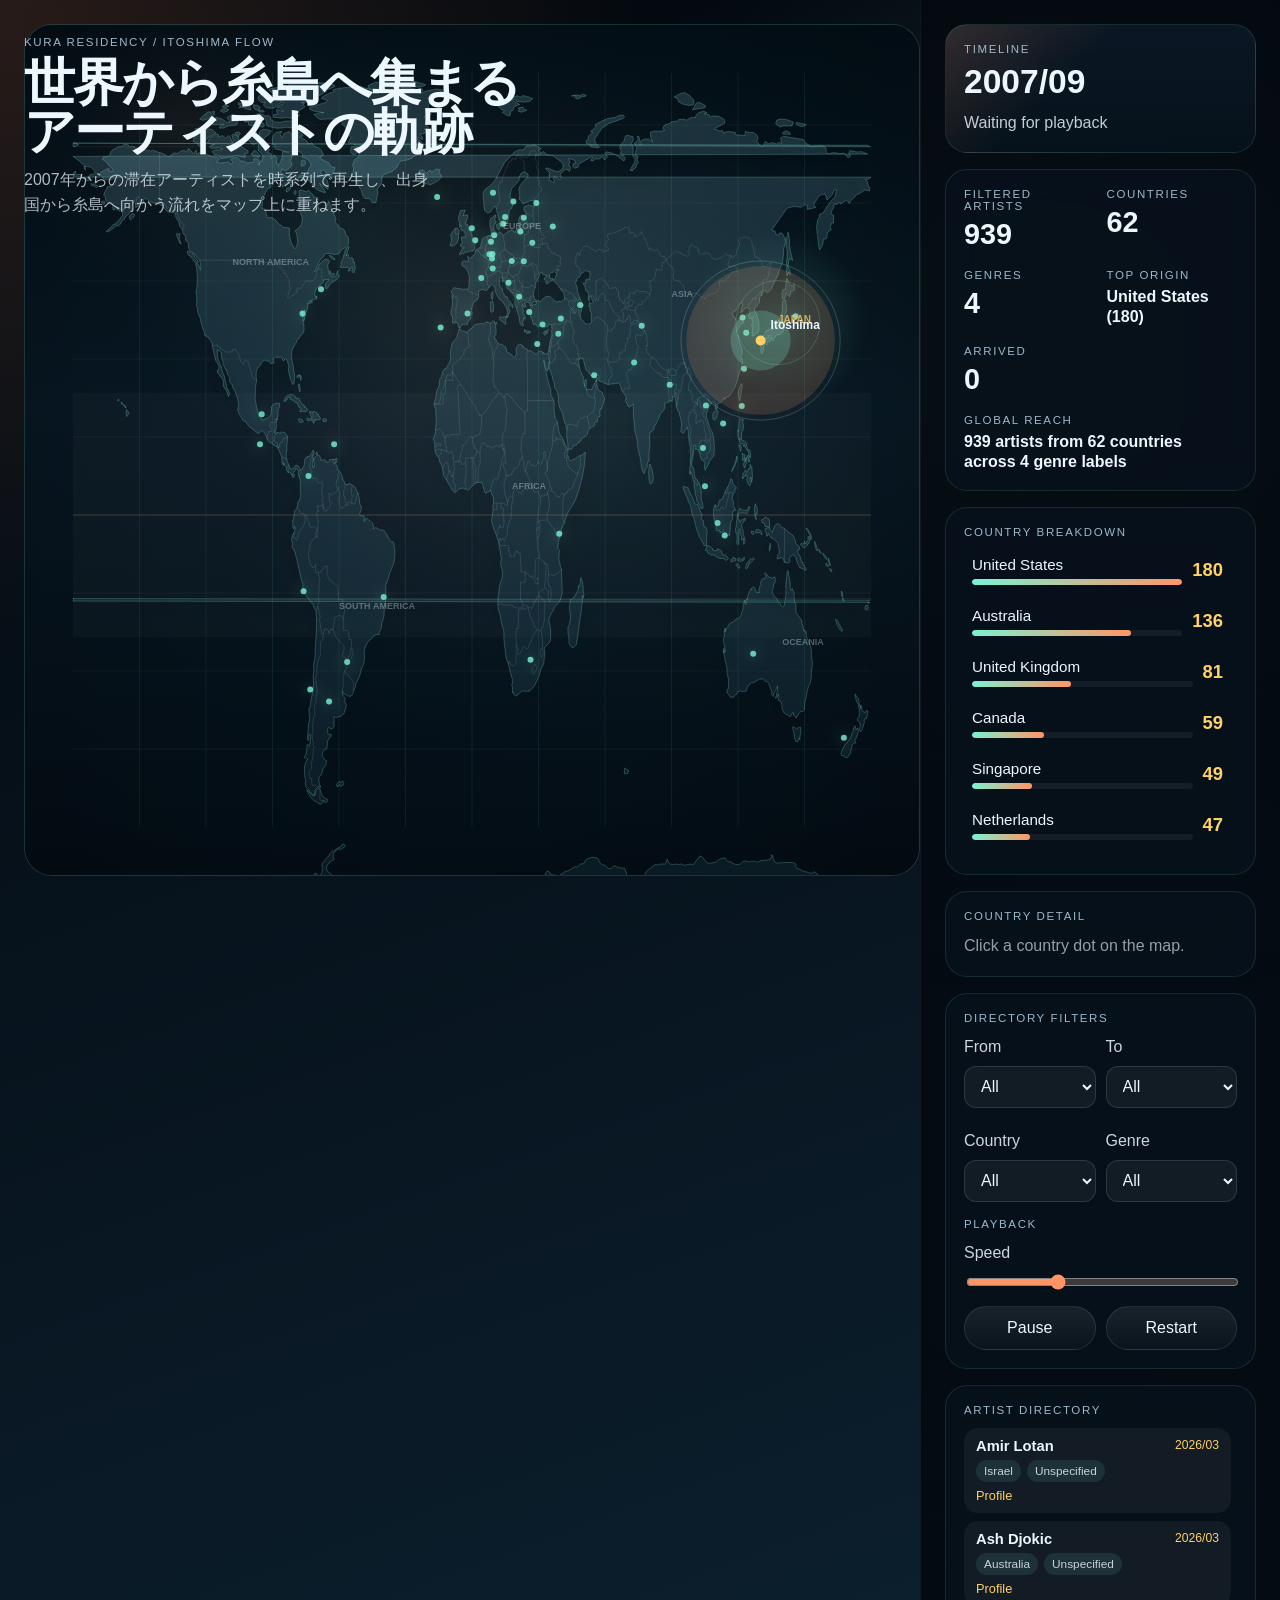
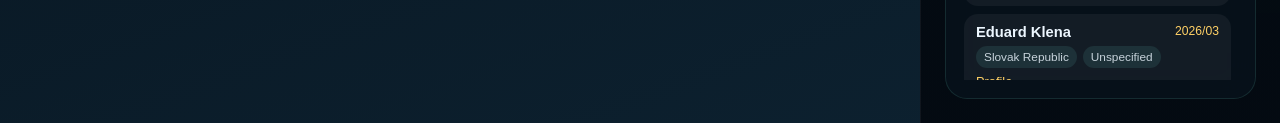
==== index.html @ 5cb301b1 "Add metadata-driven artist directory" ====
<!DOCTYPE html>
<html lang="ja">
  <head>
    <meta charset="UTF-8" />
    <meta name="viewport" content="width=device-width, initial-scale=1.0" />
    <title>Kura Residency Atlas</title>
    <link rel="stylesheet" href="./style.css" />
  </head>
  <body>
    <div class="app-shell">
      <main class="canvas-column">
        <div class="hero-copy">
          <p class="eyebrow">Kura Residency / Itoshima Flow</p>
          <h1>世界から糸島へ集まるアーティストの軌跡</h1>
          <p class="description">
            2007年からの滞在アーティストを時系列で再生し、出身国から糸島へ向かう流れをマップ上に重ねます。
          </p>
        </div>
        <div id="sketch-root"></div>
      </main>

      <aside class="sidebar">
        <section class="panel panel-primary">
          <div class="panel-label">Timeline</div>
          <div id="current-date" class="big-date">Loading...</div>
          <div id="current-artist" class="current-artist">Preparing data...</div>
        </section>

        <section class="panel stats-grid">
          <div>
            <div class="stat-label">Filtered Artists</div>
            <div id="total-artists" class="stat-value">0</div>
          </div>
          <div>
            <div class="stat-label">Countries</div>
            <div id="country-count" class="stat-value">0</div>
          </div>
          <div>
            <div class="stat-label">Genres</div>
            <div id="genre-count" class="stat-value">0</div>
          </div>
          <div>
            <div class="stat-label">Top Origin</div>
            <div id="top-country" class="stat-value stat-value-small">-</div>
          </div>
          <div>
            <div class="stat-label">Arrived</div>
            <div id="arrived-count" class="stat-value">0</div>
          </div>
          <div class="stat-card-wide">
            <div class="stat-label">Global Reach</div>
            <div id="global-summary" class="stat-value stat-value-small">Building global map view...</div>
          </div>
        </section>

        <section class="panel">
          <div class="panel-label">Country Breakdown</div>
          <div id="country-list" class="country-list"></div>
        </section>

        <section class="panel">
          <div class="panel-label">Country Detail</div>
          <div id="country-detail" class="country-detail">
            <div id="detail-empty" class="detail-empty">Click a country dot on the map.</div>
            <div id="detail-content" class="detail-content" hidden>
              <div id="detail-country" class="detail-country">-</div>
              <div class="detail-stats">
                <div><span class="detail-stat-label">Artists</span><span id="detail-count" class="detail-stat-value">0</span></div>
                <div><span class="detail-stat-label">First</span><span id="detail-first" class="detail-stat-value">-</span></div>
                <div><span class="detail-stat-label">Latest</span><span id="detail-latest" class="detail-stat-value">-</span></div>
              </div>
              <div id="detail-artists" class="detail-artists"></div>
            </div>
          </div>
        </section>

        <section class="panel controls-panel">
          <div class="panel-label">Directory Filters</div>
          <div class="filter-grid">
            <label class="control-row" for="filter-start">
              <span>From</span>
              <select id="filter-start"></select>
            </label>
            <label class="control-row" for="filter-end">
              <span>To</span>
              <select id="filter-end"></select>
            </label>
            <label class="control-row" for="filter-country">
              <span>Country</span>
              <select id="filter-country"></select>
            </label>
            <label class="control-row" for="filter-genre">
              <span>Genre</span>
              <select id="filter-genre"></select>
            </label>
          </div>
          <div class="panel-label panel-label-spaced">Playback</div>
          <label class="control-row" for="speed-control">
            <span>Speed</span>
            <input id="speed-control" type="range" min="0.4" max="3" value="1.25" step="0.05" />
          </label>
          <div class="button-row">
            <button id="toggle-play" type="button">Pause</button>
            <button id="restart-play" type="button">Restart</button>
          </div>
        </section>

        <section class="panel">
          <div class="panel-label">Artist Directory</div>
          <div id="directory-list" class="directory-list"></div>
        </section>
      </aside>
    </div>

    <script src="./data/artists-data.js"></script>
    <script src="./data/artist-profiles.js"></script>
    <script src="./data/artist-metadata.js"></script>
    <script src="./data/world-land.js"></script>
    <script src="./data/world-countries.js"></script>
    <script src="./sketch.js"></script>
  </body>
</html>
---- style.css ----
:root {
  --bg: #07131d;
  --bg-soft: rgba(12, 29, 42, 0.72);
  --line: rgba(145, 226, 255, 0.25);
  --ink: #edf7ff;
  --muted: #9db8ca;
  --accent: #7af2d3;
  --accent-2: #ff9565;
  --accent-3: #ffd166;
  --panel: rgba(8, 18, 29, 0.78);
}

* {
  box-sizing: border-box;
}

html,
body {
  margin: 0;
  min-height: 100%;
  background:
    radial-gradient(circle at top left, rgba(255, 149, 101, 0.15), transparent 30%),
    radial-gradient(circle at 80% 20%, rgba(122, 242, 211, 0.12), transparent 26%),
    linear-gradient(160deg, #02060b 0%, #07131d 45%, #0d2231 100%);
  color: var(--ink);
  font-family: "Space Grotesk", "Noto Sans JP", sans-serif;
}

body {
  overflow: hidden;
}

body.embed-mode {
  background:
    radial-gradient(circle at top left, rgba(255, 149, 101, 0.1), transparent 26%),
    radial-gradient(circle at 80% 20%, rgba(122, 242, 211, 0.08), transparent 24%),
    #f6f4ef;
  color: #10202b;
}

.app-shell {
  display: grid;
  grid-template-columns: minmax(0, 1fr) 360px;
  min-height: 100vh;
}

.embed-mode .app-shell {
  min-height: 820px;
  background: rgba(255, 255, 255, 0.88);
  border-radius: 28px;
  overflow: hidden;
  box-shadow:
    0 24px 60px rgba(16, 32, 43, 0.08),
    0 4px 16px rgba(16, 32, 43, 0.06);
}

.canvas-column {
  position: relative;
  padding: 24px 0 24px 24px;
}

.embed-mode .canvas-column {
  padding: 0;
}

.hero-copy {
  position: absolute;
  z-index: 2;
  top: 24px;
  left: 24px;
  width: min(520px, calc(100% - 72px));
  pointer-events: none;
}

.embed-mode .hero-copy {
  top: 18px;
  left: 18px;
  width: min(420px, calc(100% - 36px));
}

.embed-mode .eyebrow {
  color: rgba(255, 255, 255, 0.72);
}

.embed-mode .hero-copy h1 {
  color: #fffdf8;
  text-shadow: 0 6px 24px rgba(0, 0, 0, 0.28);
}

.embed-mode .description {
  color: rgba(255, 250, 242, 0.86);
  text-shadow: 0 4px 18px rgba(0, 0, 0, 0.2);
}

.eyebrow,
.panel-label,
.stat-label {
  text-transform: uppercase;
  letter-spacing: 0.14em;
  font-size: 0.72rem;
  color: var(--muted);
}

.hero-copy h1 {
  margin: 8px 0 12px;
  font-size: clamp(2rem, 4vw, 4.5rem);
  line-height: 0.95;
  letter-spacing: -0.04em;
}

.description {
  margin: 0;
  max-width: 46ch;
  color: rgba(237, 247, 255, 0.74);
  line-height: 1.55;
}

#sketch-root {
  width: 100%;
  height: calc(100vh - 48px);
  border-radius: 28px;
  overflow: hidden;
  background:
    radial-gradient(circle at 78% 24%, rgba(122, 242, 211, 0.08), transparent 20%),
    radial-gradient(circle at 24% 16%, rgba(255, 149, 101, 0.08), transparent 24%),
    linear-gradient(180deg, rgba(7, 19, 29, 0.72), rgba(7, 19, 29, 0.26));
  border: 1px solid rgba(122, 242, 211, 0.16);
  box-shadow:
    inset 0 0 0 1px rgba(255, 255, 255, 0.03),
    inset 0 -80px 120px rgba(0, 0, 0, 0.24);
}

.embed-mode #sketch-root {
  height: 820px;
  border-radius: 0;
  border: 0;
}

.sidebar {
  padding: 24px;
  display: grid;
  gap: 16px;
  background: linear-gradient(180deg, rgba(3, 8, 14, 0.75), rgba(3, 8, 14, 0.9));
  border-left: 1px solid rgba(255, 255, 255, 0.05);
}

.embed-mode .sidebar {
  padding: 18px;
  background: linear-gradient(180deg, rgba(255, 252, 247, 0.96), rgba(246, 241, 233, 0.96));
  border-left: 1px solid rgba(16, 32, 43, 0.08);
}

.embed-mode .panel {
  background: rgba(255, 255, 255, 0.82);
  border-color: rgba(16, 32, 43, 0.08);
  box-shadow: 0 10px 24px rgba(16, 32, 43, 0.05);
}

.embed-mode .panel-primary {
  background:
    linear-gradient(135deg, rgba(255, 149, 101, 0.12), transparent 42%),
    linear-gradient(180deg, rgba(255, 255, 255, 0.96), rgba(247, 242, 234, 0.92));
}

.embed-mode .panel-label,
.embed-mode .stat-label {
  color: rgba(16, 32, 43, 0.54);
}

.embed-mode .big-date,
.embed-mode .stat-value,
.embed-mode .country-count {
  color: #10202b;
}

.embed-mode .current-artist,
.embed-mode .country-title,
.embed-mode .control-row {
  color: rgba(16, 32, 43, 0.84);
}

.embed-mode .country-bar {
  background: rgba(16, 32, 43, 0.08);
}

.embed-mode .detail-empty,
.embed-mode .detail-artist-date,
.embed-mode .detail-stat-label {
  color: rgba(16, 32, 43, 0.54);
}

.embed-mode .detail-artist {
  background: rgba(16, 32, 43, 0.05);
}

.embed-mode .detail-artist-link {
  color: #b85a2f;
}

.embed-mode .country-row:hover {
  background: rgba(16, 32, 43, 0.05);
}

.embed-mode .country-row.is-active {
  background: rgba(255, 149, 101, 0.12);
}

.embed-mode button {
  border-color: rgba(16, 32, 43, 0.1);
  background: linear-gradient(180deg, rgba(255, 255, 255, 0.96), rgba(243, 238, 230, 0.95));
  color: #10202b;
}

.embed-mode button:hover {
  border-color: rgba(255, 149, 101, 0.35);
}

.panel {
  padding: 18px;
  border-radius: 22px;
  background: var(--panel);
  border: 1px solid rgba(122, 242, 211, 0.12);
  backdrop-filter: blur(18px);
}

.panel-primary {
  background:
    linear-gradient(135deg, rgba(255, 149, 101, 0.16), transparent 40%),
    linear-gradient(180deg, rgba(11, 24, 37, 0.95), rgba(7, 19, 29, 0.82));
}

.big-date {
  margin-top: 10px;
  font-size: 2.1rem;
  font-weight: 700;
  line-height: 1;
}

.current-artist {
  margin-top: 12px;
  color: rgba(237, 247, 255, 0.82);
  line-height: 1.45;
}

.stats-grid {
  display: grid;
  grid-template-columns: 1fr 1fr;
  gap: 18px 12px;
}

.stat-card-wide {
  grid-column: 1 / -1;
}

.stat-value {
  margin-top: 6px;
  font-size: 1.8rem;
  font-weight: 700;
}

.stat-value-small {
  font-size: 1rem;
  line-height: 1.25;
}

.country-list {
  margin-top: 12px;
  max-height: 34vh;
  overflow: auto;
  display: grid;
  gap: 10px;
  padding-right: 6px;
}

.country-row {
  display: grid;
  grid-template-columns: minmax(0, 1fr) auto;
  gap: 10px;
  align-items: center;
  padding: 6px 8px;
  border-radius: 14px;
  cursor: pointer;
  transition: background 140ms ease;
}

.country-row:hover {
  background: rgba(255, 255, 255, 0.05);
}

.country-row.is-active {
  background: rgba(255, 209, 102, 0.12);
}

.country-name {
  display: grid;
  gap: 6px;
}

.country-title {
  display: flex;
  justify-content: space-between;
  gap: 8px;
  font-size: 0.95rem;
}

.country-bar {
  height: 6px;
  border-radius: 999px;
  background: rgba(255, 255, 255, 0.06);
  overflow: hidden;
}

.country-bar-fill {
  height: 100%;
  border-radius: inherit;
  background: linear-gradient(90deg, var(--accent), var(--accent-2));
}

.country-count {
  font-size: 1.15rem;
  font-weight: 700;
  color: var(--accent-3);
}

.country-detail {
  margin-top: 12px;
}

.detail-empty {
  color: rgba(237, 247, 255, 0.62);
  line-height: 1.5;
}

.detail-country {
  font-size: 1.25rem;
  font-weight: 700;
}

.detail-stats {
  margin-top: 12px;
  display: grid;
  grid-template-columns: repeat(3, 1fr);
  gap: 10px;
}

.detail-stat-label {
  display: block;
  font-size: 0.72rem;
  letter-spacing: 0.1em;
  text-transform: uppercase;
  color: var(--muted);
}

.detail-stat-value {
  display: block;
  margin-top: 4px;
  font-weight: 700;
}

.detail-artists {
  margin-top: 14px;
  max-height: 22vh;
  overflow: auto;
  display: grid;
  gap: 8px;
  padding-right: 6px;
}

.detail-artist {
  display: grid;
  grid-template-columns: minmax(0, 1fr);
  gap: 6px;
  align-items: start;
  padding: 8px 10px;
  border-radius: 12px;
  background: rgba(255, 255, 255, 0.05);
  line-height: 1.35;
}

.detail-artist-copy {
  min-width: 0;
}

.detail-artist-date {
  display: block;
  font-size: 0.76rem;
  color: var(--muted);
}

.detail-artist-link {
  display: inline-block;
  margin-top: 4px;
  color: var(--accent-3);
  text-decoration: none;
  font-size: 0.8rem;
}

.detail-artist-link:hover {
  text-decoration: underline;
}

.controls-panel {
  align-self: end;
}

.panel-label-spaced {
  margin-top: 16px;
}

.control-row {
  margin-top: 14px;
  display: grid;
  gap: 10px;
  color: rgba(237, 247, 255, 0.86);
}

.filter-grid {
  display: grid;
  grid-template-columns: 1fr 1fr;
  gap: 10px;
}

.directory-list {
  margin-top: 12px;
  max-height: 28vh;
  overflow: auto;
  display: grid;
  gap: 8px;
  padding-right: 6px;
}

.directory-card {
  padding: 10px 12px;
  border-radius: 14px;
  background: rgba(255, 255, 255, 0.05);
  display: grid;
  gap: 6px;
}

.directory-title {
  display: flex;
  justify-content: space-between;
  gap: 8px;
  align-items: start;
  font-size: 0.92rem;
}

.directory-period {
  color: var(--accent-3);
  font-size: 0.76rem;
  white-space: nowrap;
}

.directory-meta {
  display: flex;
  flex-wrap: wrap;
  gap: 6px;
}

.directory-pill {
  display: inline-flex;
  align-items: center;
  padding: 4px 8px;
  border-radius: 999px;
  background: rgba(122, 242, 211, 0.1);
  color: rgba(237, 247, 255, 0.82);
  font-size: 0.74rem;
}

.directory-link {
  color: var(--accent-3);
  text-decoration: none;
  font-size: 0.8rem;
}

.directory-link:hover {
  text-decoration: underline;
}

select {
  width: 100%;
  min-height: 42px;
  padding: 0 12px;
  border-radius: 12px;
  border: 1px solid rgba(255, 255, 255, 0.12);
  background: rgba(255, 255, 255, 0.05);
  color: var(--ink);
  font: inherit;
}

.embed-mode select {
  border-color: rgba(16, 32, 43, 0.12);
  background: rgba(255, 255, 255, 0.94);
  color: #10202b;
}

input[type="range"] {
  width: 100%;
  accent-color: var(--accent-2);
}

.button-row {
  margin-top: 14px;
  display: grid;
  grid-template-columns: 1fr 1fr;
  gap: 10px;
}

button {
  padding: 12px 14px;
  border-radius: 999px;
  border: 1px solid rgba(255, 255, 255, 0.1);
  background: linear-gradient(180deg, rgba(255, 255, 255, 0.08), rgba(255, 255, 255, 0.02));
  color: var(--ink);
  font: inherit;
  cursor: pointer;
}

button:hover {
  border-color: rgba(122, 242, 211, 0.35);
}

@media (max-width: 1080px) {
  body {
    overflow: auto;
  }

  .app-shell {
    grid-template-columns: 1fr;
  }

  .canvas-column {
    padding: 16px 16px 0;
  }

  #sketch-root {
    height: auto;
    aspect-ratio: 1.65 / 1;
    min-height: 320px;
    max-height: 56vw;
  }

  .sidebar {
    padding: 16px;
    grid-template-columns: 1fr;
    border-left: 0;
    border-top: 1px solid rgba(255, 255, 255, 0.05);
  }

  .country-list {
    max-height: 28vh;
  }

  .embed-mode .app-shell {
    min-height: auto;
  }

  .embed-mode #sketch-root {
    height: auto;
    aspect-ratio: 1.65 / 1;
    min-height: 320px;
    max-height: 58vw;
  }

  .hero-copy {
    width: min(360px, calc(100% - 32px));
  }

  .hero-copy h1 {
    font-size: clamp(1.6rem, 8vw, 2.8rem);
  }

  .description {
    max-width: 34ch;
    font-size: 0.88rem;
  }

  .big-date {
    font-size: 1.8rem;
  }

  .current-artist {
    font-size: 0.92rem;
  }

  .stat-value {
    font-size: 1.55rem;
  }

  .stat-value-small,
  .country-count,
  .detail-country {
    font-size: 0.98rem;
  }

  .country-title,
  .detail-stat-value,
  .control-row,
  button,
  select {
    font-size: 0.9rem;
  }

  .directory-title {
    font-size: 0.88rem;
  }
}

@media (max-width: 720px) {
  #sketch-root,
  .embed-mode #sketch-root {
    aspect-ratio: 1.45 / 1;
    min-height: 280px;
    max-height: 72vw;
  }

  .hero-copy {
    top: 14px;
    left: 14px;
    width: min(300px, calc(100% - 28px));
  }

  .hero-copy h1 {
    margin: 6px 0 8px;
    font-size: clamp(1.35rem, 6.2vw, 2.1rem);
  }

  .description {
    font-size: 0.78rem;
    line-height: 1.45;
  }

  .eyebrow,
  .panel-label,
  .stat-label {
    font-size: 0.64rem;
    letter-spacing: 0.11em;
  }

  .sidebar {
    padding: 12px;
    gap: 12px;
  }

  .panel {
    padding: 14px;
    border-radius: 18px;
  }

  .big-date {
    font-size: 1.5rem;
  }

  .current-artist {
    margin-top: 10px;
    font-size: 0.86rem;
    line-height: 1.35;
  }

  .stat-value {
    font-size: 1.32rem;
  }

  .stat-value-small {
    font-size: 0.86rem;
  }

  .country-title,
  .country-count,
  .detail-country,
  .detail-stat-value,
  .control-row,
  button,
  select {
    font-size: 0.84rem;
  }

  .detail-stat-label,
  .detail-artist-date {
    font-size: 0.68rem;
  }

  .detail-artists,
  .country-list {
    gap: 6px;
  }

  .filter-grid {
    grid-template-columns: 1fr;
  }

  .directory-pill,
  .directory-period,
  .directory-link {
    font-size: 0.72rem;
  }
}

.editor-body {
  overflow: auto;
}

.editor-shell {
  min-height: 100vh;
  padding: 24px;
  display: grid;
  gap: 18px;
}

.editor-hero {
  display: flex;
  justify-content: space-between;
  gap: 20px;
  align-items: flex-start;
}

.editor-hero h1,
.editor-panel h2 {
  margin: 8px 0 0;
  font-size: clamp(1.4rem, 2vw, 2.4rem);
}

.editor-hero-actions,
.editor-actions {
  display: flex;
  gap: 10px;
  flex-wrap: wrap;
}

.editor-link-button {
  display: inline-flex;
  align-items: center;
  justify-content: center;
  padding: 12px 14px;
  border-radius: 999px;
  border: 1px solid rgba(255, 255, 255, 0.1);
  background: linear-gradient(180deg, rgba(255, 255, 255, 0.08), rgba(255, 255, 255, 0.02));
  color: var(--ink);
  text-decoration: none;
}

.editor-grid {
  display: grid;
  grid-template-columns: repeat(2, minmax(0, 1fr));
  gap: 18px;
}

.editor-panel {
  display: grid;
  gap: 12px;
}

.editor-panel-wide {
  grid-column: 1 / -1;
}

.editor-panel-head {
  display: flex;
  justify-content: space-between;
  gap: 16px;
  align-items: flex-start;
}

.editor-note,
.editor-status {
  color: var(--muted);
  line-height: 1.5;
}

.editor-checklist {
  display: grid;
  gap: 8px;
}

.editor-check-item {
  padding: 10px 12px;
  border-radius: 12px;
  background: rgba(255, 255, 255, 0.04);
  color: rgba(237, 247, 255, 0.86);
}

.editor-search-bar {
  display: flex;
  gap: 12px;
  align-items: center;
  flex-wrap: wrap;
}

.editor-search-bar input,
.editor-cell input {
  width: 100%;
  border-radius: 12px;
  border: 1px solid rgba(255, 255, 255, 0.08);
  background: rgba(255, 255, 255, 0.04);
  color: var(--ink);
  font: inherit;
}

.editor-search-bar input {
  min-height: 48px;
  padding: 0 14px;
  min-width: min(100%, 360px);
}

.editor-table {
  display: grid;
  gap: 8px;
}

.editor-thead,
.editor-tr {
  display: grid;
  gap: 8px;
}

.editor-thead {
  grid-template-columns: 100px minmax(180px, 1.2fr) minmax(140px, 1fr) minmax(220px, 1.5fr) 110px;
  color: var(--muted);
  text-transform: uppercase;
  letter-spacing: 0.12em;
  font-size: 0.72rem;
}

#override-table .editor-thead,
#override-table .editor-tr {
  grid-template-columns: 100px minmax(180px, 1.4fr) minmax(140px, 1fr) 110px;
}

#source-table .editor-thead,
#source-table .editor-tr {
  grid-template-columns: 100px minmax(180px, 1.4fr) minmax(140px, 1fr) 130px;
}

.editor-th,
.editor-cell {
  min-width: 0;
}

.editor-cell input,
.editor-cell-static {
  min-height: 44px;
  padding: 10px 12px;
}

.editor-cell-static {
  display: flex;
  align-items: center;
  border-radius: 12px;
  background: rgba(255, 255, 255, 0.04);
}

.editor-cell-action {
  display: flex;
  align-items: center;
}

.editor-delete,
.editor-copy-row {
  width: 100%;
}

.editor-actions button {
  white-space: nowrap;
}

.editor-command-block {
  display: grid;
  gap: 10px;
}

.editor-command-block code {
  display: block;
  padding: 14px 16px;
  border-radius: 14px;
  background: rgba(255, 255, 255, 0.04);
  overflow: auto;
}

@media (max-width: 1180px) {
  .editor-grid {
    grid-template-columns: 1fr;
  }

  .editor-panel-wide {
    grid-column: auto;
  }
}

@media (max-width: 820px) {
  .editor-shell {
    padding: 16px;
  }

  .editor-hero,
  .editor-panel-head {
    grid-template-columns: 1fr;
    display: grid;
  }

  .editor-thead {
    display: none;
  }

  .editor-tr,
  #override-table .editor-tr,
  #source-table .editor-tr {
    grid-template-columns: 1fr;
    padding: 10px;
    border-radius: 16px;
    background: rgba(255, 255, 255, 0.04);
  }
}
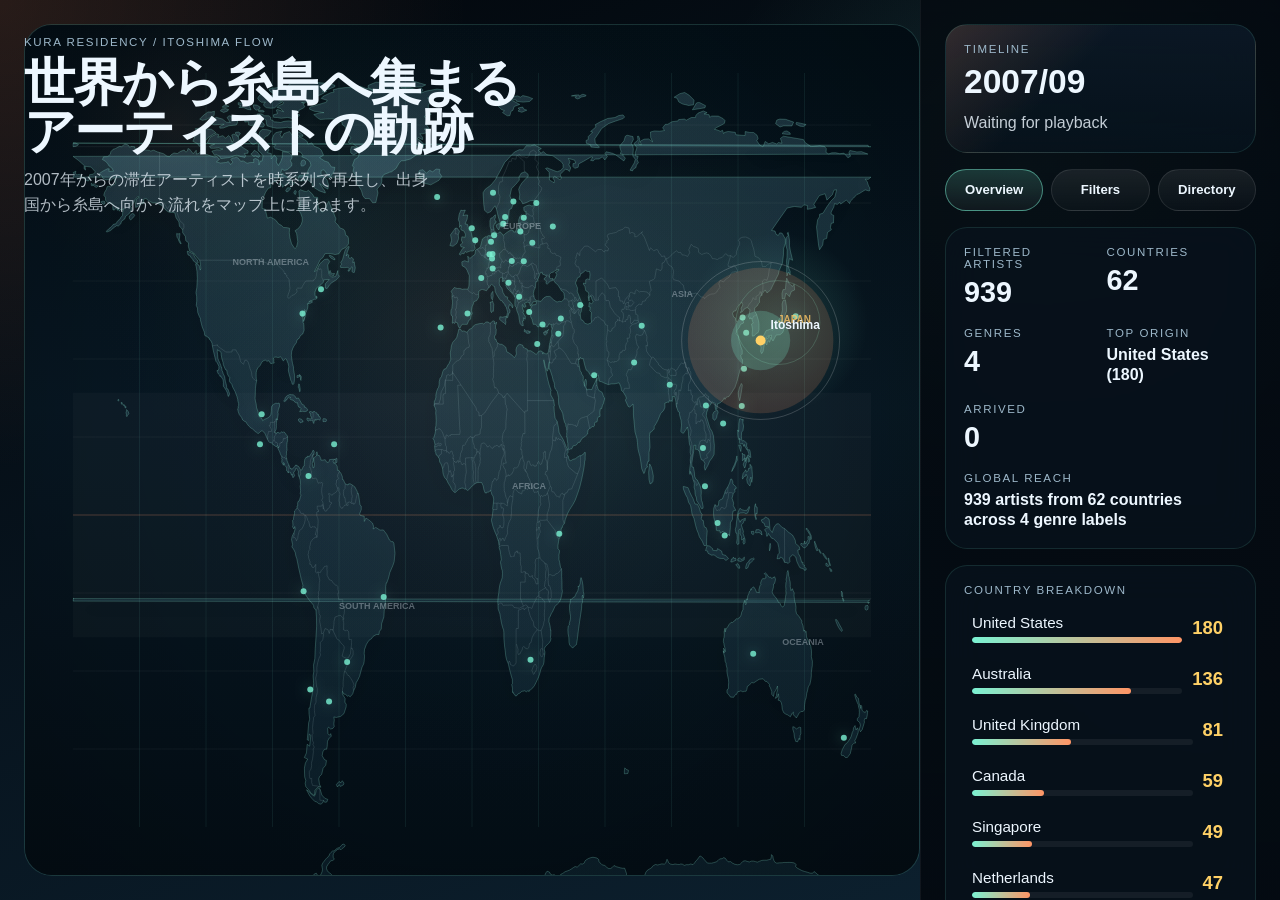
==== commit 93f135e6: "Reorganize sidebar into desktop tabs" ====
--- a/index.html
+++ b/index.html
@@ -26,89 +26,101 @@
           <div id="current-artist" class="current-artist">Preparing data...</div>
         </section>
 
-        <section class="panel stats-grid">
-          <div>
-            <div class="stat-label">Filtered Artists</div>
-            <div id="total-artists" class="stat-value">0</div>
-          </div>
-          <div>
-            <div class="stat-label">Countries</div>
-            <div id="country-count" class="stat-value">0</div>
-          </div>
-          <div>
-            <div class="stat-label">Genres</div>
-            <div id="genre-count" class="stat-value">0</div>
-          </div>
-          <div>
-            <div class="stat-label">Top Origin</div>
-            <div id="top-country" class="stat-value stat-value-small">-</div>
-          </div>
-          <div>
-            <div class="stat-label">Arrived</div>
-            <div id="arrived-count" class="stat-value">0</div>
-          </div>
-          <div class="stat-card-wide">
-            <div class="stat-label">Global Reach</div>
-            <div id="global-summary" class="stat-value stat-value-small">Building global map view...</div>
-          </div>
+        <section class="sidebar-tabs" aria-label="Sidebar sections">
+          <button class="sidebar-tab is-active" type="button" data-sidebar-tab="overview">Overview</button>
+          <button class="sidebar-tab" type="button" data-sidebar-tab="filters">Filters</button>
+          <button class="sidebar-tab" type="button" data-sidebar-tab="directory">Directory</button>
         </section>
 
-        <section class="panel">
-          <div class="panel-label">Country Breakdown</div>
-          <div id="country-list" class="country-list"></div>
-        </section>
+        <div class="sidebar-view is-active" data-sidebar-panel="overview">
+          <section class="panel stats-grid">
+            <div>
+              <div class="stat-label">Filtered Artists</div>
+              <div id="total-artists" class="stat-value">0</div>
+            </div>
+            <div>
+              <div class="stat-label">Countries</div>
+              <div id="country-count" class="stat-value">0</div>
+            </div>
+            <div>
+              <div class="stat-label">Genres</div>
+              <div id="genre-count" class="stat-value">0</div>
+            </div>
+            <div>
+              <div class="stat-label">Top Origin</div>
+              <div id="top-country" class="stat-value stat-value-small">-</div>
+            </div>
+            <div>
+              <div class="stat-label">Arrived</div>
+              <div id="arrived-count" class="stat-value">0</div>
+            </div>
+            <div class="stat-card-wide">
+              <div class="stat-label">Global Reach</div>
+              <div id="global-summary" class="stat-value stat-value-small">Building global map view...</div>
+            </div>
+          </section>
 
-        <section class="panel">
-          <div class="panel-label">Country Detail</div>
-          <div id="country-detail" class="country-detail">
-            <div id="detail-empty" class="detail-empty">Click a country dot on the map.</div>
-            <div id="detail-content" class="detail-content" hidden>
-              <div id="detail-country" class="detail-country">-</div>
-              <div class="detail-stats">
-                <div><span class="detail-stat-label">Artists</span><span id="detail-count" class="detail-stat-value">0</span></div>
-                <div><span class="detail-stat-label">First</span><span id="detail-first" class="detail-stat-value">-</span></div>
-                <div><span class="detail-stat-label">Latest</span><span id="detail-latest" class="detail-stat-value">-</span></div>
+          <section class="panel">
+            <div class="panel-label">Country Breakdown</div>
+            <div id="country-list" class="country-list"></div>
+          </section>
+
+          <section class="panel">
+            <div class="panel-label">Country Detail</div>
+            <div id="country-detail" class="country-detail">
+              <div id="detail-empty" class="detail-empty">Click a country dot on the map.</div>
+              <div id="detail-content" class="detail-content" hidden>
+                <div id="detail-country" class="detail-country">-</div>
+                <div class="detail-stats">
+                  <div><span class="detail-stat-label">Artists</span><span id="detail-count" class="detail-stat-value">0</span></div>
+                  <div><span class="detail-stat-label">First</span><span id="detail-first" class="detail-stat-value">-</span></div>
+                  <div><span class="detail-stat-label">Latest</span><span id="detail-latest" class="detail-stat-value">-</span></div>
+                </div>
+                <div id="detail-artists" class="detail-artists"></div>
               </div>
-              <div id="detail-artists" class="detail-artists"></div>
             </div>
-          </div>
-        </section>
+          </section>
+        </div>
 
-        <section class="panel controls-panel">
-          <div class="panel-label">Directory Filters</div>
-          <div class="filter-grid">
-            <label class="control-row" for="filter-start">
-              <span>From</span>
-              <select id="filter-start"></select>
+        <div class="sidebar-view" data-sidebar-panel="filters" hidden>
+          <section class="panel controls-panel">
+            <div class="panel-label">Directory Filters</div>
+            <div class="filter-grid">
+              <label class="control-row" for="filter-start">
+                <span>From</span>
+                <select id="filter-start"></select>
+              </label>
+              <label class="control-row" for="filter-end">
+                <span>To</span>
+                <select id="filter-end"></select>
+              </label>
+              <label class="control-row" for="filter-country">
+                <span>Country</span>
+                <select id="filter-country"></select>
+              </label>
+              <label class="control-row" for="filter-genre">
+                <span>Genre</span>
+                <select id="filter-genre"></select>
+              </label>
+            </div>
+            <div class="panel-label panel-label-spaced">Playback</div>
+            <label class="control-row" for="speed-control">
+              <span>Speed</span>
+              <input id="speed-control" type="range" min="0.4" max="3" value="1.25" step="0.05" />
             </label>
-            <label class="control-row" for="filter-end">
-              <span>To</span>
-              <select id="filter-end"></select>
-            </label>
-            <label class="control-row" for="filter-country">
-              <span>Country</span>
-              <select id="filter-country"></select>
-            </label>
-            <label class="control-row" for="filter-genre">
-              <span>Genre</span>
-              <select id="filter-genre"></select>
-            </label>
-          </div>
-          <div class="panel-label panel-label-spaced">Playback</div>
-          <label class="control-row" for="speed-control">
-            <span>Speed</span>
-            <input id="speed-control" type="range" min="0.4" max="3" value="1.25" step="0.05" />
-          </label>
-          <div class="button-row">
-            <button id="toggle-play" type="button">Pause</button>
-            <button id="restart-play" type="button">Restart</button>
-          </div>
-        </section>
+            <div class="button-row">
+              <button id="toggle-play" type="button">Pause</button>
+              <button id="restart-play" type="button">Restart</button>
+            </div>
+          </section>
+        </div>
 
-        <section class="panel">
-          <div class="panel-label">Artist Directory</div>
-          <div id="directory-list" class="directory-list"></div>
-        </section>
+        <div class="sidebar-view" data-sidebar-panel="directory" hidden>
+          <section class="panel">
+            <div class="panel-label">Artist Directory</div>
+            <div id="directory-list" class="directory-list"></div>
+          </section>
+        </div>
       </aside>
     </div>
 
--- a/style.css
+++ b/style.css
@@ -140,6 +140,9 @@
   padding: 24px;
   display: grid;
   gap: 16px;
+  align-content: start;
+  overflow-y: auto;
+  height: 100vh;
   background: linear-gradient(180deg, rgba(3, 8, 14, 0.75), rgba(3, 8, 14, 0.9));
   border-left: 1px solid rgba(255, 255, 255, 0.05);
 }
@@ -148,6 +151,35 @@
   padding: 18px;
   background: linear-gradient(180deg, rgba(255, 252, 247, 0.96), rgba(246, 241, 233, 0.96));
   border-left: 1px solid rgba(16, 32, 43, 0.08);
+}
+
+.sidebar-tabs {
+  display: grid;
+  grid-template-columns: repeat(3, 1fr);
+  gap: 8px;
+}
+
+.sidebar-tab {
+  min-height: 42px;
+  padding: 10px 12px;
+  border-radius: 999px;
+  font-size: 0.82rem;
+  font-weight: 600;
+}
+
+.sidebar-tab.is-active {
+  border-color: rgba(122, 242, 211, 0.5);
+  background: linear-gradient(180deg, rgba(122, 242, 211, 0.18), rgba(255, 255, 255, 0.04));
+}
+
+.embed-mode .sidebar-tab.is-active {
+  border-color: rgba(255, 149, 101, 0.32);
+  background: linear-gradient(180deg, rgba(255, 149, 101, 0.16), rgba(255, 255, 255, 0.92));
+}
+
+.sidebar-view {
+  display: grid;
+  gap: 16px;
 }
 
 .embed-mode .panel {
@@ -400,7 +432,7 @@
 }
 
 .controls-panel {
-  align-self: end;
+  align-self: start;
 }
 
 .panel-label-spaced {
@@ -543,6 +575,8 @@
   .sidebar {
     padding: 16px;
     grid-template-columns: 1fr;
+    height: auto;
+    overflow: visible;
     border-left: 0;
     border-top: 1px solid rgba(255, 255, 255, 0.05);
   }
@@ -640,6 +674,10 @@
   .sidebar {
     padding: 12px;
     gap: 12px;
+  }
+
+  .sidebar-tabs {
+    grid-template-columns: 1fr;
   }
 
   .panel {
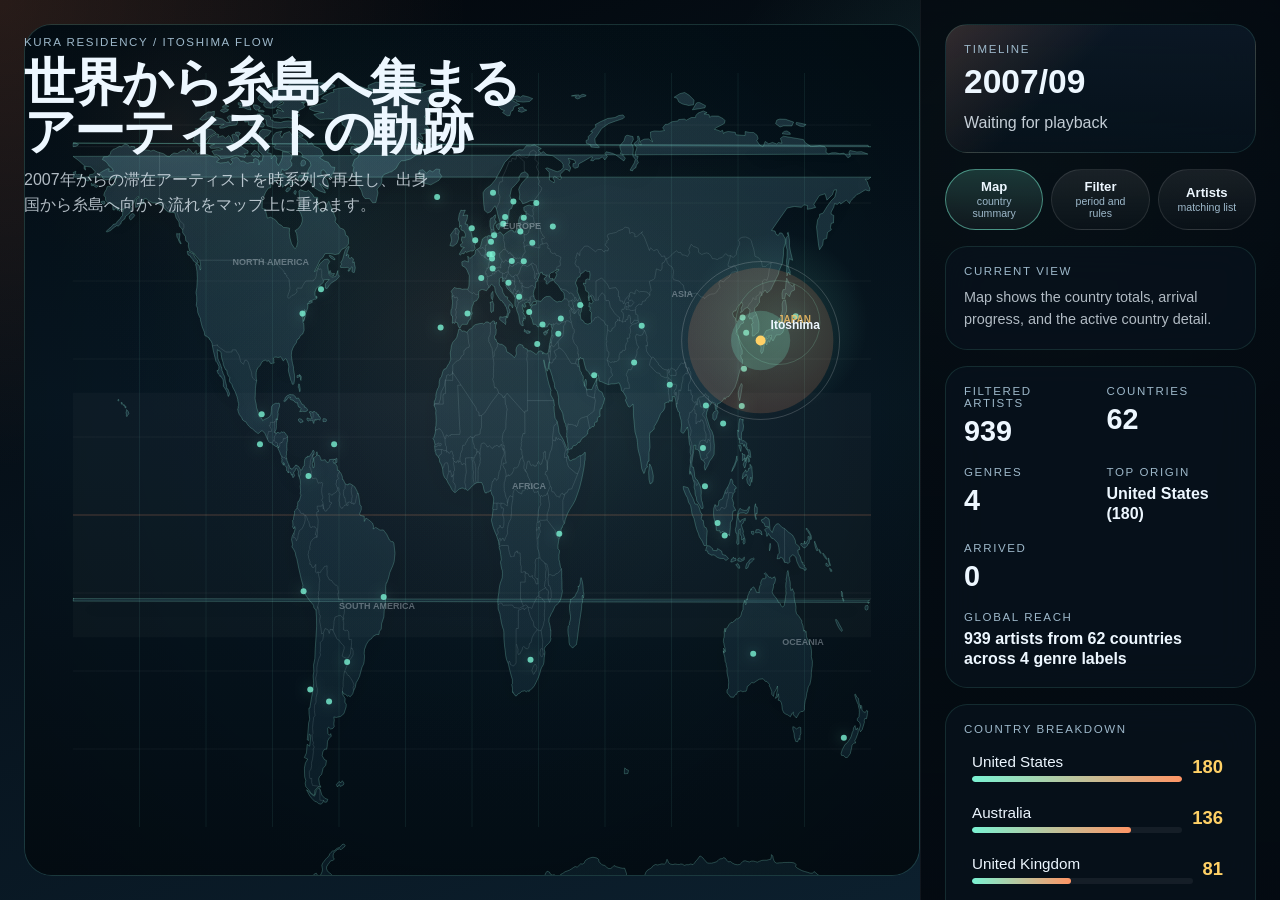
==== commit 597e1ea9: "Clarify sidebar tab labels" ====
--- a/index.html
+++ b/index.html
@@ -27,12 +27,25 @@
         </section>
 
         <section class="sidebar-tabs" aria-label="Sidebar sections">
-          <button class="sidebar-tab is-active" type="button" data-sidebar-tab="overview">Overview</button>
-          <button class="sidebar-tab" type="button" data-sidebar-tab="filters">Filters</button>
-          <button class="sidebar-tab" type="button" data-sidebar-tab="directory">Directory</button>
+          <button class="sidebar-tab is-active" type="button" data-sidebar-tab="overview">
+            <span class="sidebar-tab-title">Map</span>
+            <span class="sidebar-tab-note">country summary</span>
+          </button>
+          <button class="sidebar-tab" type="button" data-sidebar-tab="filters">
+            <span class="sidebar-tab-title">Filter</span>
+            <span class="sidebar-tab-note">period and rules</span>
+          </button>
+          <button class="sidebar-tab" type="button" data-sidebar-tab="directory">
+            <span class="sidebar-tab-title">Artists</span>
+            <span class="sidebar-tab-note">matching list</span>
+          </button>
         </section>
 
         <div class="sidebar-view is-active" data-sidebar-panel="overview">
+          <section class="panel panel-helper">
+            <div class="panel-label">Current View</div>
+            <p class="panel-helper-copy">Map shows the country totals, arrival progress, and the active country detail.</p>
+          </section>
           <section class="panel stats-grid">
             <div>
               <div class="stat-label">Filtered Artists</div>
@@ -83,6 +96,10 @@
         </div>
 
         <div class="sidebar-view" data-sidebar-panel="filters" hidden>
+          <section class="panel panel-helper">
+            <div class="panel-label">Current View</div>
+            <p class="panel-helper-copy">Filter updates the map and directory by period, country, and genre.</p>
+          </section>
           <section class="panel controls-panel">
             <div class="panel-label">Directory Filters</div>
             <div class="filter-grid">
@@ -116,6 +133,10 @@
         </div>
 
         <div class="sidebar-view" data-sidebar-panel="directory" hidden>
+          <section class="panel panel-helper">
+            <div class="panel-label">Current View</div>
+            <p class="panel-helper-copy">Artists lists the matching artists in reverse chronological order.</p>
+          </section>
           <section class="panel">
             <div class="panel-label">Artist Directory</div>
             <div id="directory-list" class="directory-list"></div>
--- a/style.css
+++ b/style.css
@@ -163,8 +163,23 @@
   min-height: 42px;
   padding: 10px 12px;
   border-radius: 999px;
+  display: grid;
+  gap: 2px;
+  justify-items: center;
+  align-content: center;
+  text-align: center;
+}
+
+.sidebar-tab-title {
   font-size: 0.82rem;
-  font-weight: 600;
+  font-weight: 700;
+  line-height: 1.1;
+}
+
+.sidebar-tab-note {
+  font-size: 0.66rem;
+  color: var(--muted);
+  line-height: 1.1;
 }
 
 .sidebar-tab.is-active {
@@ -180,6 +195,17 @@
 .sidebar-view {
   display: grid;
   gap: 16px;
+}
+
+.panel-helper-copy {
+  margin: 10px 0 0;
+  color: rgba(237, 247, 255, 0.74);
+  line-height: 1.5;
+  font-size: 0.9rem;
+}
+
+.embed-mode .panel-helper-copy {
+  color: rgba(16, 32, 43, 0.72);
 }
 
 .embed-mode .panel {
@@ -678,6 +704,12 @@
 
   .sidebar-tabs {
     grid-template-columns: 1fr;
+  }
+
+  .sidebar-tab {
+    justify-items: start;
+    text-align: left;
+    border-radius: 18px;
   }
 
   .panel {
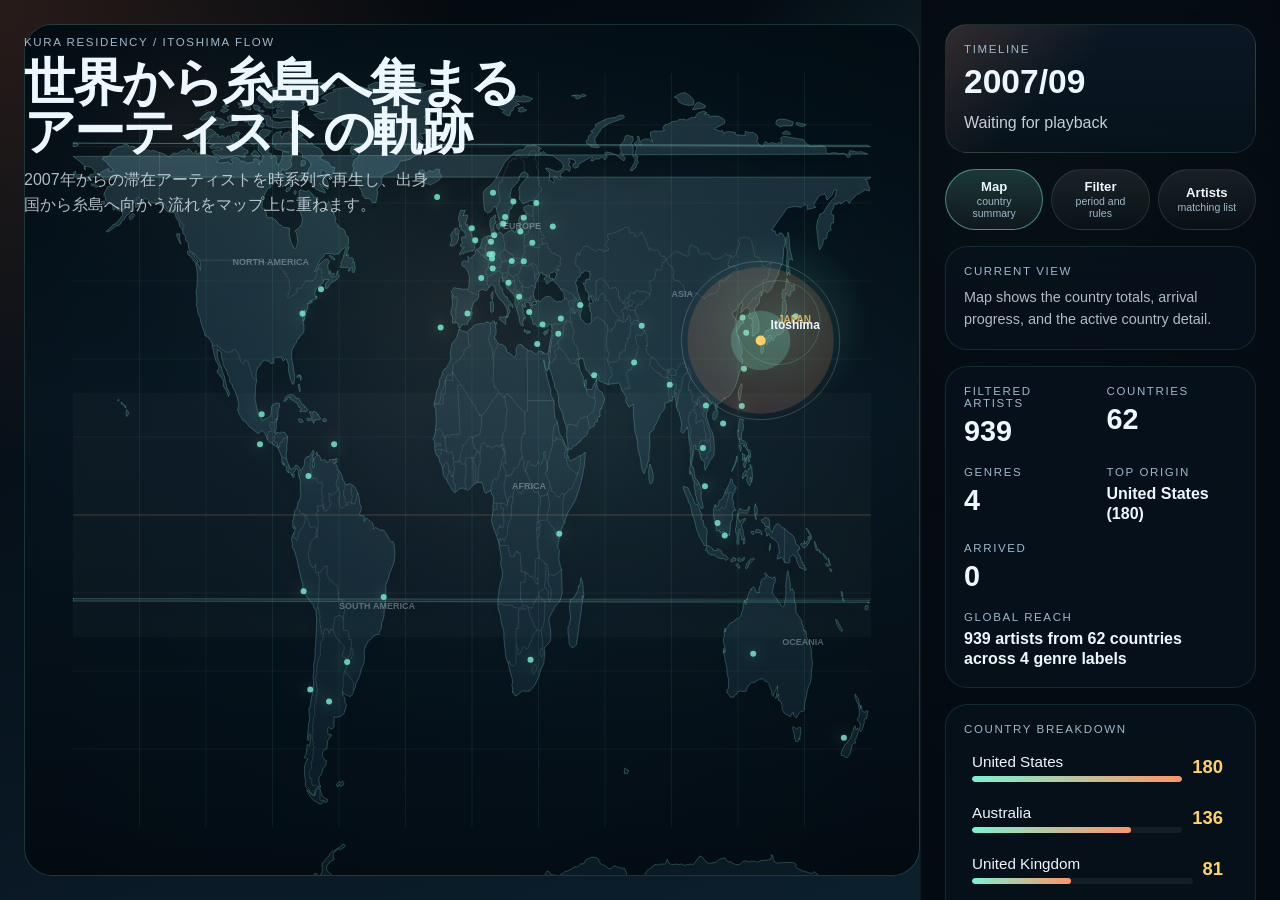
==== commit 12971999: "Unify frontend visualization data" ====
--- a/index.html
+++ b/index.html
@@ -145,9 +145,7 @@
       </aside>
     </div>
 
-    <script src="./data/artists-data.js"></script>
-    <script src="./data/artist-profiles.js"></script>
-    <script src="./data/artist-metadata.js"></script>
+    <script src="./data/visualization-data.js"></script>
     <script src="./data/world-land.js"></script>
     <script src="./data/world-countries.js"></script>
     <script src="./sketch.js"></script>
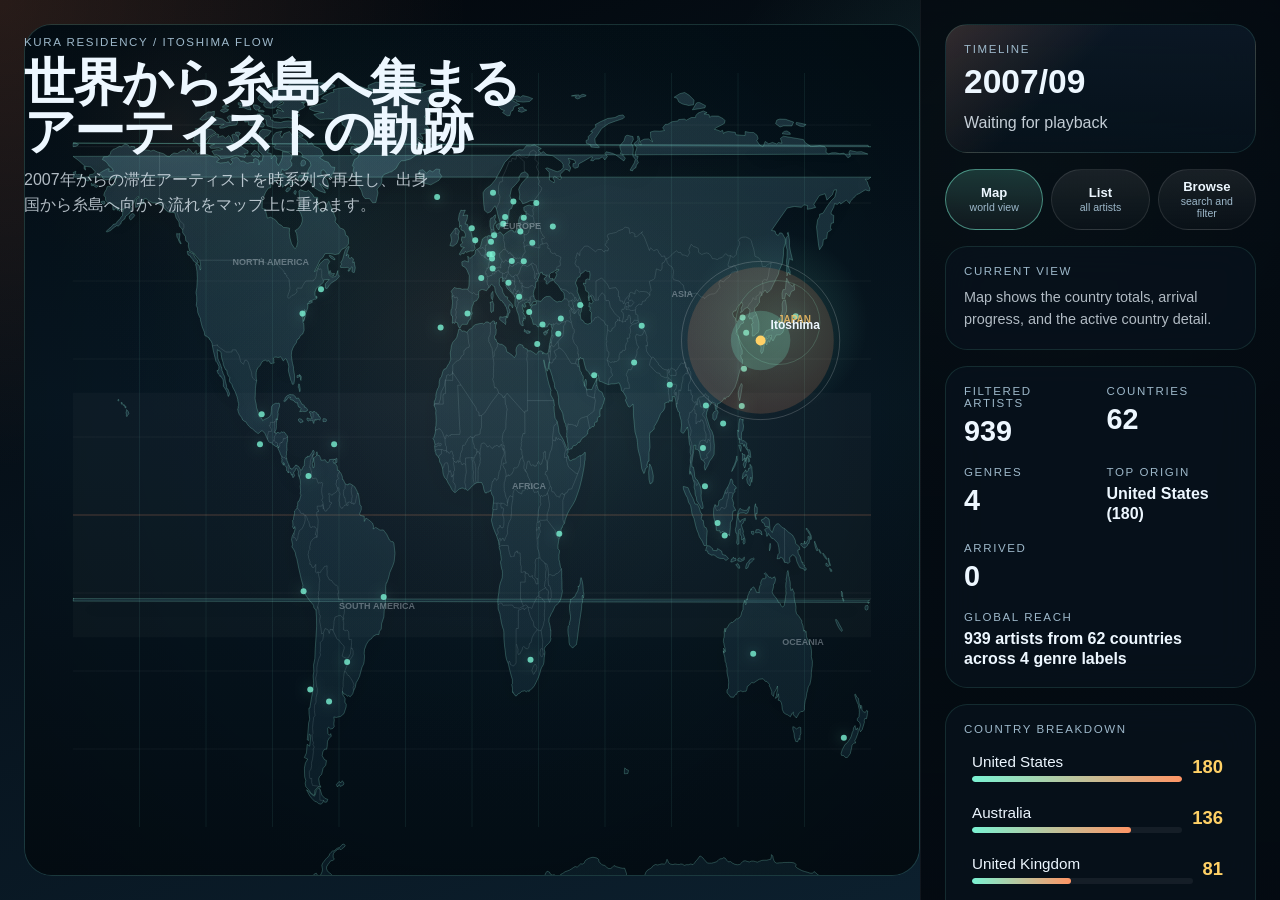
==== commit 4b6009e0: "Add list and browse views for artists" ====
--- a/index.html
+++ b/index.html
@@ -29,15 +29,15 @@
         <section class="sidebar-tabs" aria-label="Sidebar sections">
           <button class="sidebar-tab is-active" type="button" data-sidebar-tab="overview">
             <span class="sidebar-tab-title">Map</span>
-            <span class="sidebar-tab-note">country summary</span>
+            <span class="sidebar-tab-note">world view</span>
+          </button>
+          <button class="sidebar-tab" type="button" data-sidebar-tab="directory">
+            <span class="sidebar-tab-title">List</span>
+            <span class="sidebar-tab-note">all artists</span>
           </button>
           <button class="sidebar-tab" type="button" data-sidebar-tab="filters">
-            <span class="sidebar-tab-title">Filter</span>
-            <span class="sidebar-tab-note">period and rules</span>
-          </button>
-          <button class="sidebar-tab" type="button" data-sidebar-tab="directory">
-            <span class="sidebar-tab-title">Artists</span>
-            <span class="sidebar-tab-note">matching list</span>
+            <span class="sidebar-tab-title">Browse</span>
+            <span class="sidebar-tab-note">search and filter</span>
           </button>
         </section>
 
@@ -98,7 +98,7 @@
         <div class="sidebar-view" data-sidebar-panel="filters" hidden>
           <section class="panel panel-helper">
             <div class="panel-label">Current View</div>
-            <p class="panel-helper-copy">Filter updates the map and directory by period, country, and genre.</p>
+            <p class="panel-helper-copy">Browse narrows the map and full list by period, country, genre, and playback controls.</p>
           </section>
           <section class="panel controls-panel">
             <div class="panel-label">Directory Filters</div>
@@ -135,9 +135,34 @@
         <div class="sidebar-view" data-sidebar-panel="directory" hidden>
           <section class="panel panel-helper">
             <div class="panel-label">Current View</div>
-            <p class="panel-helper-copy">Artists lists the matching artists in reverse chronological order.</p>
+            <p class="panel-helper-copy">List shows every matching artist with search, sorting, and alternate layouts for scanning or browsing by month.</p>
           </section>
           <section class="panel">
+            <div class="directory-toolbar">
+              <label class="control-row" for="directory-search">
+                <span>Search</span>
+                <input id="directory-search" type="search" placeholder="Artist, country, genre, month..." />
+              </label>
+              <div class="filter-grid directory-toolbar-grid">
+                <label class="control-row" for="directory-sort">
+                  <span>Sort</span>
+                  <select id="directory-sort">
+                    <option value="date-desc">Newest First</option>
+                    <option value="date-asc">Oldest First</option>
+                    <option value="artist-asc">Artist A-Z</option>
+                    <option value="country-asc">Country A-Z</option>
+                  </select>
+                </label>
+                <div class="control-row">
+                  <span>View</span>
+                  <div class="view-toggle" id="directory-view-toggle">
+                    <button type="button" class="view-toggle-button is-active" data-directory-view="cards">Cards</button>
+                    <button type="button" class="view-toggle-button" data-directory-view="timeline">Timeline</button>
+                  </div>
+                </div>
+              </div>
+            </div>
+            <div id="directory-summary" class="directory-summary">Loading artists...</div>
             <div class="panel-label">Artist Directory</div>
             <div id="directory-list" class="directory-list"></div>
           </section>
--- a/style.css
+++ b/style.css
@@ -480,11 +480,44 @@
 
 .directory-list {
   margin-top: 12px;
-  max-height: 28vh;
+  max-height: 46vh;
   overflow: auto;
   display: grid;
   gap: 8px;
   padding-right: 6px;
+}
+
+.directory-toolbar {
+  display: grid;
+  gap: 12px;
+  margin-bottom: 12px;
+}
+
+.directory-toolbar-grid {
+  align-items: start;
+}
+
+.directory-summary {
+  margin-bottom: 12px;
+  color: rgba(237, 247, 255, 0.72);
+  line-height: 1.45;
+  font-size: 0.84rem;
+}
+
+.view-toggle {
+  display: grid;
+  grid-template-columns: repeat(2, 1fr);
+  gap: 8px;
+}
+
+.view-toggle-button {
+  min-height: 42px;
+  padding: 10px 12px;
+}
+
+.view-toggle-button.is-active {
+  border-color: rgba(122, 242, 211, 0.5);
+  background: linear-gradient(180deg, rgba(122, 242, 211, 0.18), rgba(255, 255, 255, 0.04));
 }
 
 .directory-card {
@@ -493,6 +526,10 @@
   background: rgba(255, 255, 255, 0.05);
   display: grid;
   gap: 6px;
+}
+
+.directory-card-compact {
+  gap: 4px;
 }
 
 .directory-title {
@@ -533,6 +570,31 @@
 
 .directory-link:hover {
   text-decoration: underline;
+}
+
+.directory-group {
+  display: grid;
+  gap: 10px;
+}
+
+.directory-group-header {
+  display: flex;
+  justify-content: space-between;
+  gap: 12px;
+  align-items: center;
+  padding-bottom: 6px;
+  border-bottom: 1px solid rgba(255, 255, 255, 0.08);
+  color: rgba(237, 247, 255, 0.88);
+}
+
+.directory-group-header span {
+  color: var(--muted);
+  font-size: 0.78rem;
+}
+
+.directory-group-list {
+  display: grid;
+  gap: 8px;
 }
 
 select {
@@ -557,6 +619,23 @@
   accent-color: var(--accent-2);
 }
 
+input[type="search"] {
+  width: 100%;
+  min-height: 42px;
+  padding: 0 12px;
+  border-radius: 12px;
+  border: 1px solid rgba(255, 255, 255, 0.12);
+  background: rgba(255, 255, 255, 0.05);
+  color: var(--ink);
+  font: inherit;
+}
+
+.embed-mode input[type="search"] {
+  border-color: rgba(16, 32, 43, 0.12);
+  background: rgba(255, 255, 255, 0.94);
+  color: #10202b;
+}
+
 .button-row {
   margin-top: 14px;
   display: grid;
@@ -664,6 +743,10 @@
   .directory-title {
     font-size: 0.88rem;
   }
+
+  .directory-list {
+    max-height: 38vh;
+  }
 }
 
 @media (max-width: 720px) {
@@ -756,6 +839,10 @@
   }
 
   .filter-grid {
+    grid-template-columns: 1fr;
+  }
+
+  .view-toggle {
     grid-template-columns: 1fr;
   }
 
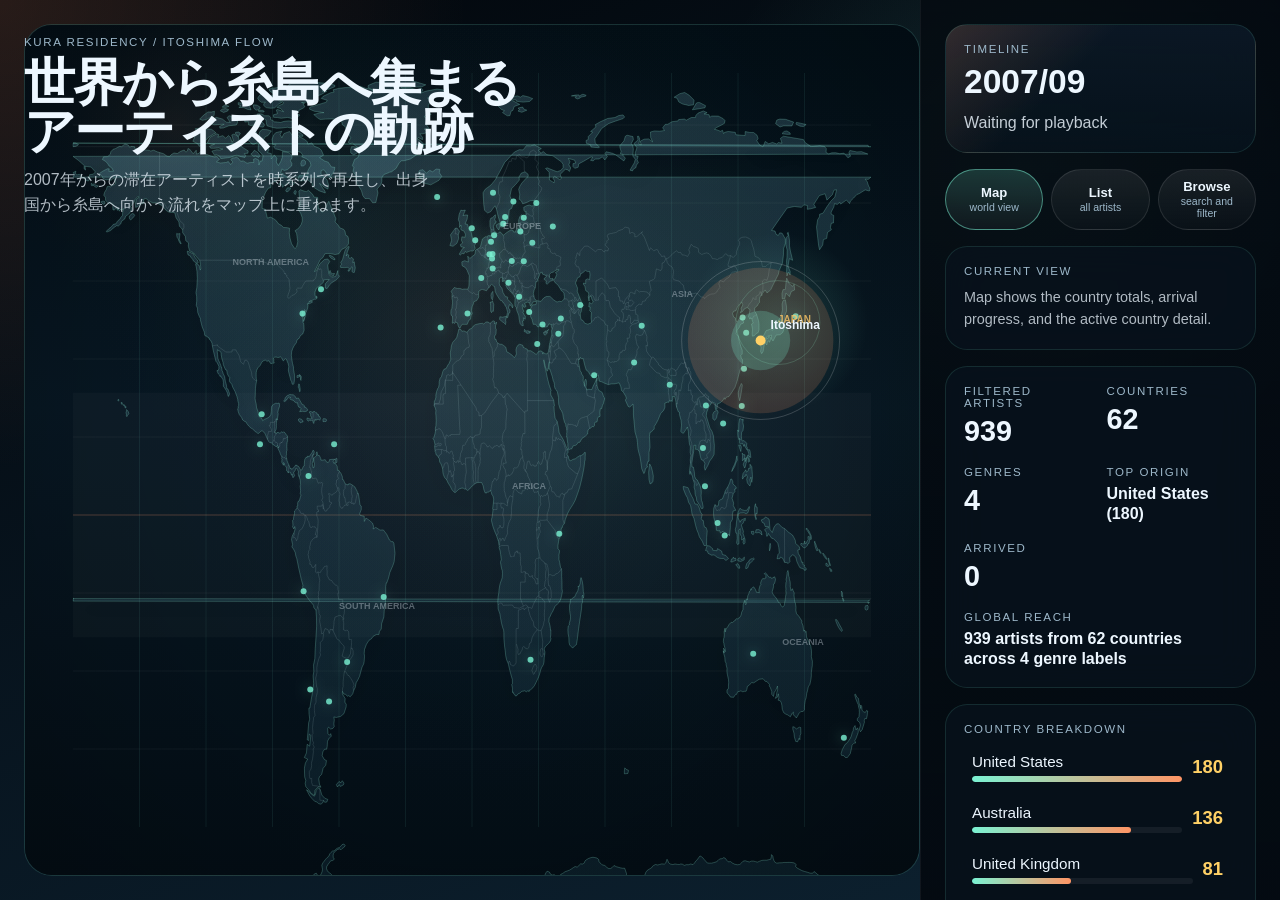
==== commit c2c6f00b: "Add yearly intake chart to browse view" ====
--- a/index.html
+++ b/index.html
@@ -9,6 +9,7 @@
   <body>
     <div class="app-shell">
       <main class="canvas-column">
+        <section class="main-view is-active" data-main-panel="overview">
         <div class="hero-copy">
           <p class="eyebrow">Kura Residency / Itoshima Flow</p>
           <h1>世界から糸島へ集まるアーティストの軌跡</h1>
@@ -17,6 +18,97 @@
           </p>
         </div>
         <div id="sketch-root"></div>
+        </section>
+
+        <section class="main-view" data-main-panel="directory" hidden>
+          <div class="main-stage">
+            <section class="main-panel">
+              <div class="main-panel-headline">
+                <p class="eyebrow">Artist Directory</p>
+                <h2>All Artists In One Place</h2>
+                <p class="description">
+                  Browse the full residency history as cards or as a monthly timeline. Search across artist names, countries, genres, and dates.
+                </p>
+              </div>
+              <div class="directory-toolbar">
+                <label class="control-row" for="directory-search">
+                  <span>Search</span>
+                  <input id="directory-search" type="search" placeholder="Artist, country, genre, month..." />
+                </label>
+                <div class="filter-grid directory-toolbar-grid">
+                  <label class="control-row" for="directory-sort">
+                    <span>Sort</span>
+                    <select id="directory-sort">
+                      <option value="date-desc">Newest First</option>
+                      <option value="date-asc">Oldest First</option>
+                      <option value="artist-asc">Artist A-Z</option>
+                      <option value="country-asc">Country A-Z</option>
+                    </select>
+                  </label>
+                  <div class="control-row">
+                    <span>View</span>
+                    <div class="view-toggle" id="directory-view-toggle">
+                      <button type="button" class="view-toggle-button is-active" data-directory-view="cards">Cards</button>
+                      <button type="button" class="view-toggle-button" data-directory-view="timeline">Timeline</button>
+                    </div>
+                  </div>
+                </div>
+              </div>
+              <div id="directory-summary" class="directory-summary">Loading artists...</div>
+              <div id="directory-list" class="directory-list directory-list-main"></div>
+            </section>
+          </div>
+        </section>
+
+        <section class="main-view" data-main-panel="filters" hidden>
+          <div class="main-stage">
+            <section class="main-panel">
+              <div class="main-panel-headline">
+                <p class="eyebrow">Browse Mode</p>
+                <h2>Filter The Residency Archive</h2>
+                <p class="description">
+                  Narrow the archive by period, country, and genre, then review the matching artists without the map getting in the way.
+                </p>
+              </div>
+              <div class="panel-label">Yearly Intake</div>
+              <div id="browse-chart-summary" class="directory-summary">Loading yearly totals...</div>
+              <div id="browse-year-chart" class="year-chart"></div>
+              <div class="filter-grid main-filter-grid">
+                <label class="control-row" for="filter-start">
+                  <span>From</span>
+                  <select id="filter-start"></select>
+                </label>
+                <label class="control-row" for="filter-end">
+                  <span>To</span>
+                  <select id="filter-end"></select>
+                </label>
+                <label class="control-row" for="filter-country">
+                  <span>Country</span>
+                  <select id="filter-country"></select>
+                </label>
+                <label class="control-row" for="filter-genre">
+                  <span>Genre</span>
+                  <select id="filter-genre"></select>
+                </label>
+              </div>
+              <div class="panel-label panel-label-spaced">Playback</div>
+              <label class="control-row" for="speed-control">
+                <span>Speed</span>
+                <input id="speed-control" type="range" min="0.4" max="3" value="1.25" step="0.05" />
+              </label>
+              <div class="button-row">
+                <button id="toggle-play" type="button">Pause</button>
+                <button id="restart-play" type="button">Restart</button>
+              </div>
+            </section>
+
+            <section class="main-panel">
+              <div class="panel-label">Filtered Results</div>
+              <div id="browse-summary" class="directory-summary">Loading filtered artists...</div>
+              <div id="browse-list" class="directory-list directory-list-main"></div>
+            </section>
+          </div>
+        </section>
       </main>
 
       <aside class="sidebar">
@@ -98,73 +190,14 @@
         <div class="sidebar-view" data-sidebar-panel="filters" hidden>
           <section class="panel panel-helper">
             <div class="panel-label">Current View</div>
-            <p class="panel-helper-copy">Browse narrows the map and full list by period, country, genre, and playback controls.</p>
-          </section>
-          <section class="panel controls-panel">
-            <div class="panel-label">Directory Filters</div>
-            <div class="filter-grid">
-              <label class="control-row" for="filter-start">
-                <span>From</span>
-                <select id="filter-start"></select>
-              </label>
-              <label class="control-row" for="filter-end">
-                <span>To</span>
-                <select id="filter-end"></select>
-              </label>
-              <label class="control-row" for="filter-country">
-                <span>Country</span>
-                <select id="filter-country"></select>
-              </label>
-              <label class="control-row" for="filter-genre">
-                <span>Genre</span>
-                <select id="filter-genre"></select>
-              </label>
-            </div>
-            <div class="panel-label panel-label-spaced">Playback</div>
-            <label class="control-row" for="speed-control">
-              <span>Speed</span>
-              <input id="speed-control" type="range" min="0.4" max="3" value="1.25" step="0.05" />
-            </label>
-            <div class="button-row">
-              <button id="toggle-play" type="button">Pause</button>
-              <button id="restart-play" type="button">Restart</button>
-            </div>
+            <p class="panel-helper-copy">Browse now uses the main stage. Adjust filters in the center panel and use this sidebar to keep summary context.</p>
           </section>
         </div>
 
         <div class="sidebar-view" data-sidebar-panel="directory" hidden>
           <section class="panel panel-helper">
             <div class="panel-label">Current View</div>
-            <p class="panel-helper-copy">List shows every matching artist with search, sorting, and alternate layouts for scanning or browsing by month.</p>
-          </section>
-          <section class="panel">
-            <div class="directory-toolbar">
-              <label class="control-row" for="directory-search">
-                <span>Search</span>
-                <input id="directory-search" type="search" placeholder="Artist, country, genre, month..." />
-              </label>
-              <div class="filter-grid directory-toolbar-grid">
-                <label class="control-row" for="directory-sort">
-                  <span>Sort</span>
-                  <select id="directory-sort">
-                    <option value="date-desc">Newest First</option>
-                    <option value="date-asc">Oldest First</option>
-                    <option value="artist-asc">Artist A-Z</option>
-                    <option value="country-asc">Country A-Z</option>
-                  </select>
-                </label>
-                <div class="control-row">
-                  <span>View</span>
-                  <div class="view-toggle" id="directory-view-toggle">
-                    <button type="button" class="view-toggle-button is-active" data-directory-view="cards">Cards</button>
-                    <button type="button" class="view-toggle-button" data-directory-view="timeline">Timeline</button>
-                  </div>
-                </div>
-              </div>
-            </div>
-            <div id="directory-summary" class="directory-summary">Loading artists...</div>
-            <div class="panel-label">Artist Directory</div>
-            <div id="directory-list" class="directory-list"></div>
+            <p class="panel-helper-copy">List now fills the main stage. Search, sort, and view switches live in the center so the mode change is obvious.</p>
           </section>
         </div>
       </aside>
--- a/style.css
+++ b/style.css
@@ -63,6 +63,17 @@
   padding: 0;
 }
 
+.main-view {
+  min-height: calc(100vh - 48px);
+}
+
+.main-stage {
+  min-height: calc(100vh - 48px);
+  display: grid;
+  gap: 18px;
+  align-content: start;
+}
+
 .hero-copy {
   position: absolute;
   z-index: 2;
@@ -113,6 +124,30 @@
   max-width: 46ch;
   color: rgba(237, 247, 255, 0.74);
   line-height: 1.55;
+}
+
+.main-panel {
+  padding: 28px;
+  border-radius: 28px;
+  background:
+    linear-gradient(180deg, rgba(11, 24, 37, 0.95), rgba(7, 19, 29, 0.86));
+  border: 1px solid rgba(122, 242, 211, 0.14);
+  box-shadow:
+    inset 0 0 0 1px rgba(255, 255, 255, 0.03),
+    0 18px 44px rgba(0, 0, 0, 0.24);
+}
+
+.main-panel-headline {
+  display: grid;
+  gap: 10px;
+  margin-bottom: 18px;
+}
+
+.main-panel-headline h2 {
+  margin: 0;
+  font-size: clamp(1.6rem, 2.4vw, 2.8rem);
+  line-height: 1;
+  letter-spacing: -0.04em;
 }
 
 #sketch-root {
@@ -136,6 +171,13 @@
   border: 0;
 }
 
+.embed-mode .main-panel {
+  border-radius: 0;
+  border: 0;
+  background: rgba(255, 255, 255, 0.92);
+  box-shadow: none;
+}
+
 .sidebar {
   padding: 24px;
   display: grid;
@@ -487,6 +529,67 @@
   padding-right: 6px;
 }
 
+.directory-list-main {
+  max-height: 56vh;
+}
+
+.year-chart {
+  margin: 12px 0 20px;
+  display: grid;
+  grid-template-columns: repeat(auto-fit, minmax(44px, 1fr));
+  gap: 10px;
+  align-items: end;
+}
+
+.year-bar {
+  min-height: 180px;
+  padding: 10px 6px 8px;
+  border-radius: 18px;
+  display: grid;
+  gap: 8px;
+  align-items: end;
+  justify-items: center;
+  background: rgba(255, 255, 255, 0.04);
+}
+
+.year-bar:hover {
+  border-color: rgba(255, 209, 102, 0.35);
+}
+
+.year-bar.is-active {
+  border-color: rgba(255, 209, 102, 0.55);
+  background: linear-gradient(180deg, rgba(255, 209, 102, 0.16), rgba(255, 255, 255, 0.04));
+}
+
+.year-bar-count {
+  font-size: 0.74rem;
+  color: var(--muted);
+}
+
+.year-bar-track {
+  width: 100%;
+  height: 112px;
+  display: flex;
+  align-items: end;
+  justify-content: center;
+}
+
+.year-bar-fill {
+  width: 100%;
+  max-width: 28px;
+  min-height: 12px;
+  border-radius: 999px 999px 8px 8px;
+  background: linear-gradient(180deg, var(--accent), var(--accent-2));
+  box-shadow: 0 8px 24px rgba(122, 242, 211, 0.18);
+}
+
+.year-bar-label {
+  font-size: 0.72rem;
+  color: rgba(237, 247, 255, 0.82);
+  writing-mode: vertical-rl;
+  text-orientation: mixed;
+}
+
 .directory-toolbar {
   display: grid;
   gap: 12px;
@@ -518,6 +621,36 @@
 .view-toggle-button.is-active {
   border-color: rgba(122, 242, 211, 0.5);
   background: linear-gradient(180deg, rgba(122, 242, 211, 0.18), rgba(255, 255, 255, 0.04));
+}
+
+.embed-mode .main-panel-headline h2 {
+  color: #10202b;
+}
+
+.embed-mode .main-panel .eyebrow {
+  color: rgba(16, 32, 43, 0.54);
+}
+
+.embed-mode .main-panel .description {
+  color: rgba(16, 32, 43, 0.72);
+  text-shadow: none;
+}
+
+.embed-mode .directory-summary {
+  color: rgba(16, 32, 43, 0.68);
+}
+
+.embed-mode .year-bar {
+  background: rgba(16, 32, 43, 0.05);
+}
+
+.embed-mode .year-bar.is-active {
+  background: linear-gradient(180deg, rgba(255, 149, 101, 0.14), rgba(16, 32, 43, 0.03));
+}
+
+.embed-mode .year-bar-label,
+.embed-mode .year-bar-count {
+  color: rgba(16, 32, 43, 0.7);
 }
 
 .directory-card {
@@ -606,11 +739,23 @@
   background: rgba(255, 255, 255, 0.05);
   color: var(--ink);
   font: inherit;
+  color-scheme: dark;
+}
+
+select option {
+  background: #0d2231;
+  color: #edf7ff;
 }
 
 .embed-mode select {
   border-color: rgba(16, 32, 43, 0.12);
   background: rgba(255, 255, 255, 0.94);
+  color: #10202b;
+  color-scheme: light;
+}
+
+.embed-mode select option {
+  background: #ffffff;
   color: #10202b;
 }
 
@@ -670,6 +815,11 @@
     padding: 16px 16px 0;
   }
 
+  .main-view,
+  .main-stage {
+    min-height: auto;
+  }
+
   #sketch-root {
     height: auto;
     aspect-ratio: 1.65 / 1;
@@ -705,6 +855,11 @@
     width: min(360px, calc(100% - 32px));
   }
 
+  .main-panel {
+    padding: 20px;
+    border-radius: 22px;
+  }
+
   .hero-copy h1 {
     font-size: clamp(1.6rem, 8vw, 2.8rem);
   }
@@ -747,6 +902,15 @@
   .directory-list {
     max-height: 38vh;
   }
+
+  .directory-list-main {
+    max-height: none;
+  }
+
+  .year-chart {
+    grid-template-columns: repeat(auto-fit, minmax(40px, 1fr));
+    gap: 8px;
+  }
 }
 
 @media (max-width: 720px) {
@@ -761,6 +925,11 @@
     top: 14px;
     left: 14px;
     width: min(300px, calc(100% - 28px));
+  }
+
+  .main-panel {
+    padding: 16px;
+    border-radius: 18px;
   }
 
   .hero-copy h1 {
@@ -840,6 +1009,18 @@
 
   .filter-grid {
     grid-template-columns: 1fr;
+  }
+
+  .main-filter-grid {
+    grid-template-columns: 1fr;
+  }
+
+  .year-bar {
+    min-height: 152px;
+  }
+
+  .year-bar-track {
+    height: 92px;
   }
 
   .view-toggle {
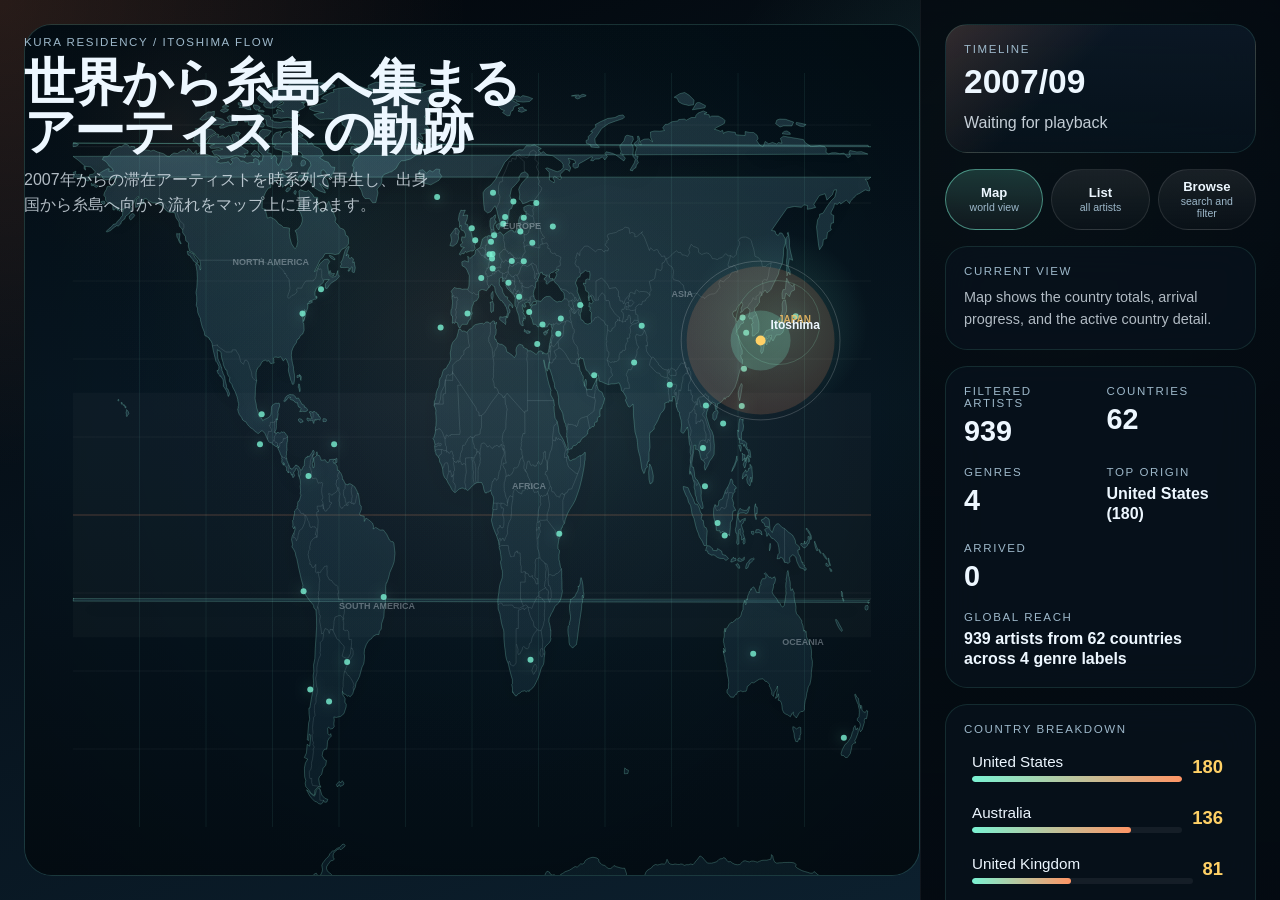
==== commit 501ee46d: "Adjust browse chart layout" ====
--- a/index.html
+++ b/index.html
@@ -62,7 +62,7 @@
 
         <section class="main-view" data-main-panel="filters" hidden>
           <div class="main-stage">
-            <section class="main-panel">
+            <section class="main-panel main-panel-wide">
               <div class="main-panel-headline">
                 <p class="eyebrow">Browse Mode</p>
                 <h2>Filter The Residency Archive</h2>
@@ -70,9 +70,6 @@
                   Narrow the archive by period, country, and genre, then review the matching artists without the map getting in the way.
                 </p>
               </div>
-              <div class="panel-label">Yearly Intake</div>
-              <div id="browse-chart-summary" class="directory-summary">Loading yearly totals...</div>
-              <div id="browse-year-chart" class="year-chart"></div>
               <div class="filter-grid main-filter-grid">
                 <label class="control-row" for="filter-start">
                   <span>From</span>
@@ -103,6 +100,9 @@
             </section>
 
             <section class="main-panel">
+              <div class="panel-label">Yearly Intake</div>
+              <div id="browse-chart-summary" class="directory-summary">Loading yearly totals...</div>
+              <div id="browse-year-chart" class="year-chart"></div>
               <div class="panel-label">Filtered Results</div>
               <div id="browse-summary" class="directory-summary">Loading filtered artists...</div>
               <div id="browse-list" class="directory-list directory-list-main"></div>
--- a/style.css
+++ b/style.css
@@ -72,6 +72,7 @@
   display: grid;
   gap: 18px;
   align-content: start;
+  grid-template-columns: repeat(2, minmax(0, 1fr));
 }
 
 .hero-copy {
@@ -135,6 +136,10 @@
   box-shadow:
     inset 0 0 0 1px rgba(255, 255, 255, 0.03),
     0 18px 44px rgba(0, 0, 0, 0.24);
+}
+
+.main-panel-wide {
+  grid-column: 1 / -1;
 }
 
 .main-panel-headline {
@@ -539,6 +544,7 @@
   grid-template-columns: repeat(auto-fit, minmax(44px, 1fr));
   gap: 10px;
   align-items: end;
+  min-height: 180px;
 }
 
 .year-bar {
@@ -820,6 +826,10 @@
     min-height: auto;
   }
 
+  .main-stage {
+    grid-template-columns: 1fr;
+  }
+
   #sketch-root {
     height: auto;
     aspect-ratio: 1.65 / 1;
